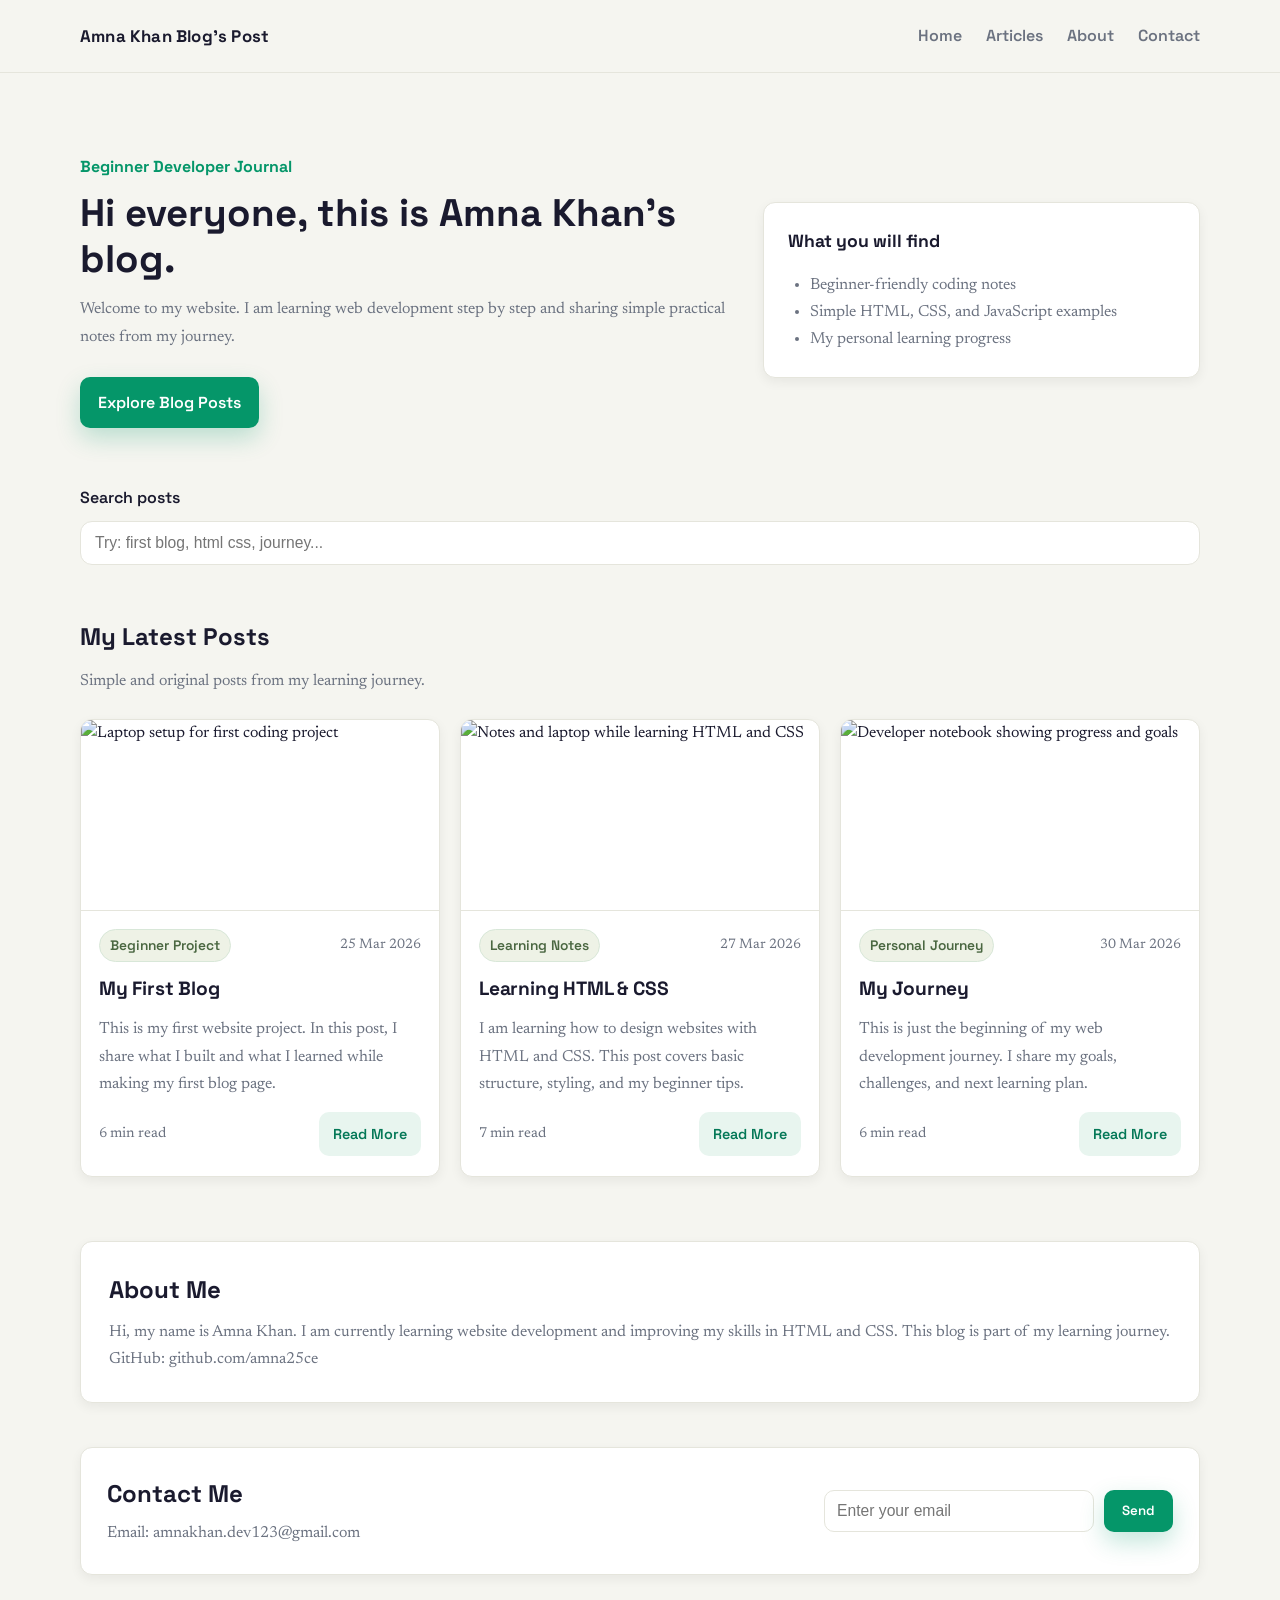
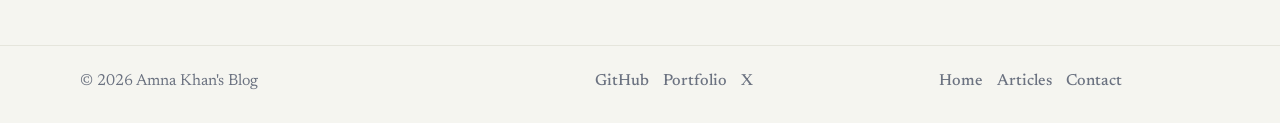
==== index.html @ 4c013af2 "code update" ====
<!DOCTYPE html>
<html lang="en">
<head>
  <meta charset="UTF-8" />
  <meta name="viewport" content="width=device-width, initial-scale=1.0" />
  <title>Amna Khan Blog | Beginner Developer Journal</title>
  <meta
    name="description"
    content="A beginner-friendly personal developer blog by Amna Khan."
  />
  <link rel="preconnect" href="https://fonts.googleapis.com" />
  <link rel="preconnect" href="https://fonts.gstatic.com" crossorigin />
  <link
    href="https://fonts.googleapis.com/css2?family=Inter:wght@400;500;600;700;800&family=JetBrains+Mono:wght@400;500&display=swap"
    rel="stylesheet"
  />
  <link rel="stylesheet" href="style.css" />
</head>
<body>
  <header class="site-header">
    <div class="container nav-wrap">
      <a href="index.html" class="logo">Amna Khan Blog's Post</a>

      <button class="menu-toggle" aria-label="Toggle navigation" aria-expanded="false">
        <span></span>
        <span></span>
        <span></span>
      </button>

      <nav class="main-nav" id="mainNav">
        <a href="#home">Home</a>
        <a href="#articles">Articles</a>
        <a href="#about">About</a>
        <a href="#contact">Contact</a>
      </nav>
    </div>
  </header>

  <main id="home">
    <section class="hero">
      <div class="container hero-grid">
        <div>
          <p class="eyebrow">Beginner Developer Journal</p>
          <h1>Hi everyone, this is Amna Khan's blog.</h1>
          <p class="subtitle">
            Welcome to my website. I am learning web development step by step and sharing simple
            practical notes from my journey.
          </p>
          <a href="#articles" class="btn btn-primary">Explore Blog Posts</a>
        </div>
        <div class="hero-card">
          <h2>What you will find</h2>
          <ul>
            <li>Beginner-friendly coding notes</li>
            <li>Simple HTML, CSS, and JavaScript examples</li>
            <li>My personal learning progress</li>
          </ul>
        </div>
      </div>
    </section>

    <section class="search-section">
      <div class="container">
        <label for="searchInput" class="search-label">Search posts</label>
        <input
          id="searchInput"
          class="search-input"
          type="text"
          placeholder="Try: first blog, html css, journey..."
          aria-label="Search posts"
        />
      </div>
    </section>

    <section class="posts-section" id="articles">
      <div class="container">
        <div class="section-head">
          <h2>My Latest Posts</h2>
          <p>Simple and original posts from my learning journey.</p>
        </div>

        <div class="post-grid" id="postGrid">
          <article class="post-card" data-search="first blog first website beginner project">
            <a href="post1.html" class="post-thumb-link" aria-label="Read My First Blog post">
              <img
                class="post-thumb"
                src="https://picsum.photos/id/48/900/520"
                alt="Laptop setup for first coding project"
                loading="lazy"
              />
            </a>
            <div class="post-content">
              <div class="post-meta-top">
                <span class="badge">Beginner Project</span>
                <span>25 Mar 2026</span>
              </div>
              <h3>My First Blog</h3>
              <p>
                This is my first website project. In this post, I share what I built and what I
                learned while making my first blog page.
              </p>
              <div class="post-meta-bottom">
                <span>6 min read</span>
                <a href="post1.html" class="btn btn-secondary">Read More</a>
              </div>
            </div>
          </article>

          <article class="post-card" data-search="learning html css basics beginner styling">
            <a href="post2.html" class="post-thumb-link" aria-label="Read Learning HTML and CSS post">
              <img
                class="post-thumb"
                src="https://picsum.photos/id/180/900/520"
                alt="Notes and laptop while learning HTML and CSS"
                loading="lazy"
              />
            </a>
            <div class="post-content">
              <div class="post-meta-top">
                <span class="badge">Learning Notes</span>
                <span>27 Mar 2026</span>
              </div>
              <h3>Learning HTML &amp; CSS</h3>
              <p>
                I am learning how to design websites with HTML and CSS. This post covers basic
                structure, styling, and my beginner tips.
              </p>
              <div class="post-meta-bottom">
                <span>7 min read</span>
                <a href="post2.html" class="btn btn-secondary">Read More</a>
              </div>
            </div>
          </article>

          <article class="post-card" data-search="my journey learning web development beginner story">
            <a href="post3.html" class="post-thumb-link" aria-label="Read My Journey post">
              <img
                class="post-thumb"
                src="https://picsum.photos/id/0/900/520"
                alt="Developer notebook showing progress and goals"
                loading="lazy"
              />
            </a>
            <div class="post-content">
              <div class="post-meta-top">
                <span class="badge">Personal Journey</span>
                <span>30 Mar 2026</span>
              </div>
              <h3>My Journey</h3>
              <p>
                This is just the beginning of my web development journey. I share my goals,
                challenges, and next learning plan.
              </p>
              <div class="post-meta-bottom">
                <span>6 min read</span>
                <a href="post3.html" class="btn btn-secondary">Read More</a>
              </div>
            </div>
          </article>
        </div>
      </div>
    </section>

    <section class="about-section" id="about">
      <div class="container about-card">
        <h2>About Me</h2>
        <p>
          Hi, my name is Amna Khan. I am currently learning website development and improving my
          skills in HTML and CSS. This blog is part of my learning journey.
        </p>
        <p>
          GitHub: <a href="https://github.com/amna25ce" target="_blank" rel="noopener noreferrer">github.com/amna25ce</a>
        </p>
      </div>
    </section>

    <section class="newsletter" id="contact">
      <div class="container newsletter-wrap">
        <div>
          <h2>Contact Me</h2>
          <p>Email: amnakhan.dev123@gmail.com</p>
        </div>
        <form class="subscribe-form" id="subscribeForm">
          <input type="email" id="emailInput" placeholder="Enter your email" required />
          <button type="submit" class="btn btn-primary">Send</button>
        </form>
      </div>
    </section>
  </main>

  <footer class="site-footer">
    <div class="container footer-grid">
      <p>© 2026 Amna Khan's Blog</p>
      <div class="social-links">
        <a href="https://github.com/amna25ce" target="_blank" rel="noopener noreferrer" aria-label="GitHub">GitHub</a>
        <a href="https://amnakhan10011.github.io/amnakhan10011/#home" target="_blank" rel="noopener noreferrer" aria-label="Portfolio">Portfolio</a>
        <a href="#" aria-label="X">X</a>
      </div>
      <div class="quick-links">
        <a href="#home">Home</a>
        <a href="#articles">Articles</a>
        <a href="#contact">Contact</a>
      </div>
    </div>
  </footer>

  <script src="script.js"></script>
</body>
</html>
---- style.css ----
@import url("https://fonts.googleapis.com/css2?family=JetBrains+Mono:wght@400;500&family=Newsreader:opsz,wght@6..72,400;6..72,500;6..72,600&family=Space+Grotesk:wght@400;500;600;700&display=swap");

:root {
  --blog-bg: #f5f5f0;
  --blog-surface: #ffffff;
  --blog-text: #1a1a2e;
  --blog-text-secondary: #6b7280;
  --blog-accent: #059669;
  --blog-accent-hover: #047857;
  --blog-border: #e5e5dc;
  --blog-code-bg: #1e1e2e;
  --blog-code-surface: #282840;
  --blog-code-text: #cdd6f4;
  --blog-code-keyword: #cba6f7;
  --blog-code-string: #a6e3a1;
  --blog-code-comment: #6c7086;
  --blog-code-function: #f9e2af;
  --blog-code-number: #fab387;
  --blog-tag-bg: #eef2e6;
  --blog-tag-text: #4a6741;
  --blog-shadow: rgba(0, 0, 0, 0.06);
  --font-display: "Space Grotesk", system-ui, sans-serif;
  --font-body: "Newsreader", Georgia, "Times New Roman", serif;
  --font-mono: "JetBrains Mono", "Fira Code", monospace;

  --bg: var(--blog-bg);
  --surface: var(--blog-surface);
  --surface-alt: #efefe8;
  --text: var(--blog-text);
  --muted: var(--blog-text-secondary);
  --line: var(--blog-border);
  --accent: var(--blog-accent);
  --accent-soft: #e8f5ef;
  --code-bg: var(--blog-code-bg);
  --code-line: #3a3a57;
  --success: var(--blog-accent);
  --shadow-sm: 0 4px 12px var(--blog-shadow);
  --shadow-md: 0 10px 24px rgba(0, 0, 0, 0.09);
  --radius: 12px;
}

* {
  box-sizing: border-box;
}

html {
  scroll-behavior: smooth;
}

body {
  margin: 0;
  font-family: var(--font-body);
  background: var(--bg);
  color: var(--text);
  line-height: 1.7;
}

h1,
h2,
h3,
h4,
h5,
h6,
.logo,
.main-nav a,
.btn,
.badge,
.article-meta,
.eyebrow,
.search-label {
  font-family: var(--font-display);
}

img {
  max-width: 100%;
}

a {
  color: inherit;
  text-decoration: none;
}

.container {
  width: min(1120px, 92%);
  margin: 0 auto;
}

.site-header {
  position: sticky;
  top: 0;
  z-index: 50;
  background: rgba(245, 245, 240, 0.9);
  backdrop-filter: blur(6px);
  border-bottom: 1px solid var(--line);
}

.nav-wrap {
  min-height: 72px;
  display: flex;
  align-items: center;
  justify-content: space-between;
  gap: 24px;
}

.logo {
  font-size: 1.05rem;
  font-weight: 800;
  letter-spacing: 0.2px;
}

.main-nav {
  display: flex;
  align-items: center;
  gap: 24px;
}

.main-nav a {
  color: var(--muted);
  font-weight: 600;
  transition: color 0.2s ease, opacity 0.2s ease;
}

.main-nav a:hover {
  color: var(--text);
}

.main-nav a:focus-visible,
.btn:focus-visible,
.search-input:focus-visible,
.subscribe-form input:focus-visible,
.copy-btn:focus-visible,
.post-thumb-link:focus-visible {
  outline: 2px solid var(--accent);
  outline-offset: 2px;
}

.menu-toggle {
  display: none;
  border: 1px solid var(--line);
  border-radius: 10px;
  padding: 8px;
  background: var(--surface);
}

.menu-toggle span {
  display: block;
  width: 18px;
  height: 2px;
  border-radius: 2px;
  background: var(--text);
}

.menu-toggle span + span {
  margin-top: 4px;
}

.hero {
  padding: 80px 0 56px;
}

.hero-grid {
  display: grid;
  grid-template-columns: 1.2fr 0.8fr;
  gap: 28px;
  align-items: center;
}

.eyebrow {
  margin: 0;
  color: var(--accent);
  font-weight: 700;
}

.hero h1 {
  margin: 10px 0 14px;
  line-height: 1.2;
  font-size: clamp(2rem, 3vw, 3rem);
  max-width: 760px;
}

.subtitle {
  margin: 0 0 26px;
  color: var(--muted);
  max-width: 700px;
}

.hero-card {
  background: var(--surface);
  border-radius: var(--radius);
  border: 1px solid var(--line);
  box-shadow: var(--shadow-sm);
  padding: 24px;
}

.hero-card h2 {
  margin-top: 0;
  font-size: 1.1rem;
}

.hero-card ul {
  margin: 8px 0 0;
  padding-left: 22px;
  color: var(--muted);
}

.btn {
  display: inline-flex;
  align-items: center;
  justify-content: center;
  border: 0;
  border-radius: 10px;
  font-weight: 600;
  cursor: pointer;
  transition: all 0.2s ease;
}

.btn-primary {
  background: var(--accent);
  color: #fff;
  padding: 12px 18px;
  box-shadow: 0 10px 24px rgba(5, 150, 105, 0.24);
}

.btn-primary:hover {
  transform: translateY(-1px);
  background: var(--blog-accent-hover);
}

.btn-secondary {
  background: var(--accent-soft);
  color: var(--blog-accent-hover);
  padding: 10px 14px;
}

.btn-secondary:hover {
  background: #d8eee5;
}

.search-section {
  padding-bottom: 24px;
}

.search-label {
  display: block;
  margin-bottom: 10px;
  font-weight: 600;
}

.search-input {
  width: 100%;
  border: 1px solid var(--line);
  border-radius: 12px;
  font-size: 0.98rem;
  padding: 12px 14px;
  background: var(--surface);
  transition: border-color 0.2s ease, box-shadow 0.2s ease;
}

.search-input:focus {
  border-color: #b9dccf;
  box-shadow: 0 0 0 3px rgba(5, 150, 105, 0.12);
  outline: none;
}

.posts-section {
  padding: 28px 0 64px;
}

.section-head h2 {
  margin: 0;
}

.section-head p {
  margin: 10px 0 0;
  color: var(--muted);
}

.post-grid {
  margin-top: 24px;
  display: grid;
  grid-template-columns: repeat(3, minmax(0, 1fr));
  gap: 20px;
}

.post-card {
  background: var(--surface);
  border: 1px solid var(--line);
  border-radius: var(--radius);
  box-shadow: var(--shadow-sm);
  overflow: hidden;
  display: flex;
  flex-direction: column;
  transition: transform 0.25s ease, box-shadow 0.25s ease;
}

.post-card:hover {
  transform: translateY(-2px);
  box-shadow: var(--shadow-md);
}

.post-thumb-link {
  display: block;
  overflow: hidden;
  border-bottom: 1px solid var(--line);
}

.post-thumb {
  width: 100%;
  height: 190px;
  object-fit: cover;
  display: block;
  transition: transform 0.35s ease;
}

.post-card:hover .post-thumb {
  transform: scale(1.03);
}

.post-content {
  padding: 18px 18px 20px;
  display: flex;
  flex-direction: column;
  gap: 14px;
  flex: 1;
}

.post-meta-top {
  display: flex;
  align-items: center;
  justify-content: space-between;
  font-size: 0.86rem;
  color: var(--muted);
}

.badge {
  border: 1px solid #d8e7d8;
  border-radius: 999px;
  padding: 4px 10px;
  font-weight: 600;
  color: var(--blog-tag-text);
  background: var(--blog-tag-bg);
}

.post-card h3 {
  margin: 0;
  font-size: 1.2rem;
  line-height: 1.35;
  letter-spacing: -0.01em;
}

.post-card p {
  margin: 0;
  color: var(--muted);
  flex: 1;
  font-size: 1rem;
}

.post-meta-bottom {
  display: flex;
  align-items: center;
  justify-content: space-between;
  gap: 14px;
  color: var(--muted);
  font-size: 0.9rem;
}

.about-section {
  padding-bottom: 44px;
}

.about-card {
  background: var(--surface);
  border: 1px solid var(--line);
  border-radius: var(--radius);
  box-shadow: var(--shadow-sm);
  padding: 28px;
}

.about-card h2 {
  margin: 0 0 8px;
}

.about-card p {
  margin: 0;
  color: var(--muted);
}

.newsletter {
  padding: 0 0 70px;
}

.newsletter-wrap {
  background: var(--surface);
  border: 1px solid var(--line);
  border-radius: var(--radius);
  box-shadow: var(--shadow-sm);
  padding: 26px;
  display: flex;
  justify-content: space-between;
  gap: 20px;
  align-items: center;
}

.newsletter h2 {
  margin: 0;
}

.newsletter p {
  margin: 6px 0 0;
  color: var(--muted);
}

.subscribe-form {
  display: flex;
  gap: 10px;
  flex-wrap: wrap;
}

.subscribe-form input {
  width: 270px;
  max-width: 100%;
  border: 1px solid var(--line);
  border-radius: 10px;
  padding: 11px 12px;
  font-size: 0.98rem;
  transition: border-color 0.2s ease, box-shadow 0.2s ease;
}

.subscribe-form input:focus {
  border-color: #b9dccf;
  box-shadow: 0 0 0 3px rgba(5, 150, 105, 0.12);
  outline: none;
}

.site-footer {
  border-top: 1px solid var(--line);
  padding: 22px 0 28px;
}

.footer-grid {
  display: grid;
  grid-template-columns: 1.2fr 1fr 1fr;
  align-items: center;
  gap: 16px;
}

.footer-grid p {
  margin: 0;
  color: var(--muted);
}

.social-links,
.quick-links {
  display: flex;
  gap: 14px;
  justify-content: center;
}

.social-links a,
.quick-links a {
  color: var(--muted);
  font-weight: 500;
}

.social-links a:hover,
.quick-links a:hover {
  color: var(--text);
}

/* Article page styles */
.article-main {
  padding: 36px 0 70px;
}

.article-wrap {
  width: min(900px, 92%);
  margin: 0 auto;
}

.back-link {
  display: inline-flex;
  align-items: center;
  gap: 7px;
  color: var(--blog-accent-hover);
  font-weight: 600;
  margin-bottom: 20px;
}

.article-header {
  background: var(--surface);
  border: 1px solid var(--line);
  border-radius: var(--radius);
  box-shadow: var(--shadow-sm);
  padding: 26px;
  margin-bottom: 24px;
}

.article-header .badge {
  margin-right: 8px;
}

.article-header h1 {
  margin: 14px 0 10px;
  line-height: 1.25;
  font-size: clamp(1.8rem, 3vw, 2.4rem);
}

.article-meta {
  color: var(--muted);
  font-size: 0.92rem;
}

.article-intro {
  margin-top: 14px;
  font-size: 1.05rem;
}

.article-content {
  background: var(--surface);
  border: 1px solid var(--line);
  border-radius: var(--radius);
  box-shadow: var(--shadow-sm);
  padding: 30px;
}

.article-content h2 {
  margin: 0 0 10px;
  line-height: 1.3;
}

.article-content h3 {
  margin: 26px 0 8px;
}

.article-content p {
  margin: 0 0 16px;
  color: #2c3441;
}

.article-content ul {
  margin: 0 0 18px;
  padding-left: 22px;
  color: #2c3441;
}

.article-content li + li {
  margin-top: 8px;
}

.code-block {
  position: relative;
  margin: 18px 0 24px;
  border: 1px solid #343453;
  border-radius: 14px;
  overflow: hidden;
  background: var(--code-bg);
}

.code-header {
  display: flex;
  justify-content: space-between;
  align-items: center;
  border-bottom: 1px solid var(--code-line);
  padding: 9px 12px;
  color: var(--blog-code-text);
  font-size: 0.84rem;
  background: var(--blog-code-surface);
}

.copy-btn {
  border: 1px solid #46466b;
  border-radius: 8px;
  color: var(--blog-code-text);
  background: #303051;
  padding: 5px 8px;
  font-size: 0.78rem;
  cursor: pointer;
}

.copy-btn:hover {
  background: #3b3b61;
}

.code-block pre {
  margin: 0;
  overflow-x: auto;
  padding: 16px;
}

.code-block code {
  display: block;
  font-family: var(--font-mono);
  color: var(--blog-code-text);
  font-size: 0.88rem;
  line-height: 1.7;
  white-space: pre;
}

.token-key {
  color: var(--blog-code-keyword);
}

.token-type {
  color: var(--blog-code-number);
}

.token-fn {
  color: var(--blog-code-function);
}

.token-str {
  color: var(--blog-code-string);
}

.token-comment {
  color: var(--blog-code-comment);
}

.related-posts {
  margin-top: 26px;
  background: var(--surface);
  border: 1px solid var(--line);
  border-radius: var(--radius);
  box-shadow: var(--shadow-sm);
  padding: 22px;
}

.related-posts h3 {
  margin-top: 0;
}

.related-links {
  display: grid;
  grid-template-columns: repeat(2, minmax(0, 1fr));
  gap: 10px;
}

.related-links a {
  border: 1px solid var(--line);
  border-radius: 10px;
  padding: 11px 12px;
  color: #2f3a4c;
  transition: all 0.2s ease;
}

.related-links a:hover {
  border-color: #c2ddcf;
  background: #f2f7f3;
}

.toast {
  position: fixed;
  right: 18px;
  bottom: 18px;
  background: #1c273d;
  color: #fff;
  border-radius: 10px;
  padding: 10px 12px;
  opacity: 0;
  pointer-events: none;
  transform: translateY(10px);
  transition: all 0.25s ease;
}

.toast.show {
  opacity: 1;
  transform: translateY(0);
}

.empty-result {
  padding: 26px 10px;
  text-align: center;
  color: var(--muted);
  font-weight: 500;
  grid-column: 1 / -1;
}

@media (max-width: 960px) {
  .hero-grid,
  .post-grid {
    grid-template-columns: 1fr;
  }

  .newsletter-wrap,
  .footer-grid {
    grid-template-columns: 1fr;
    display: grid;
  }

  .social-links,
  .quick-links {
    justify-content: flex-start;
  }
}

@media (max-width: 760px) {
  .menu-toggle {
    display: inline-flex;
    flex-direction: column;
    gap: 0;
  }

  .main-nav {
    position: absolute;
    left: 4%;
    right: 4%;
    top: 76px;
    background: rgba(245, 245, 240, 0.98);
    border: 1px solid var(--line);
    border-radius: 12px;
    box-shadow: var(--shadow-sm);
    display: none;
    flex-direction: column;
    align-items: flex-start;
    padding: 12px;
    gap: 10px;
  }

  .main-nav.open {
    display: flex;
  }

  .article-content,
  .article-header,
  .related-posts {
    padding: 20px;
  }

  .article-meta {
    line-height: 1.8;
  }

  .article-content h2 {
    font-size: 1.45rem;
  }

  .article-content h3 {
    font-size: 1.2rem;
  }

  .code-block code {
    font-size: 0.8rem;
    line-height: 1.6;
  }

  .related-links {
    grid-template-columns: 1fr;
  }

  .post-meta-top {
    flex-wrap: wrap;
    gap: 8px;
  }

  .post-meta-bottom {
    flex-wrap: wrap;
  }

  .post-thumb {
    height: 175px;
  }

  .subscribe-form input {
    width: 100%;
  }
}

@media (max-width: 480px) {
  .container {
    width: min(1120px, 94%);
  }

  .hero {
    padding-top: 64px;
  }

  .post-content {
    padding: 16px;
  }

  .post-thumb {
    height: 160px;
  }

  .article-content,
  .article-header,
  .related-posts {
    padding: 16px;
  }

  .code-block pre {
    padding: 12px;
  }
}
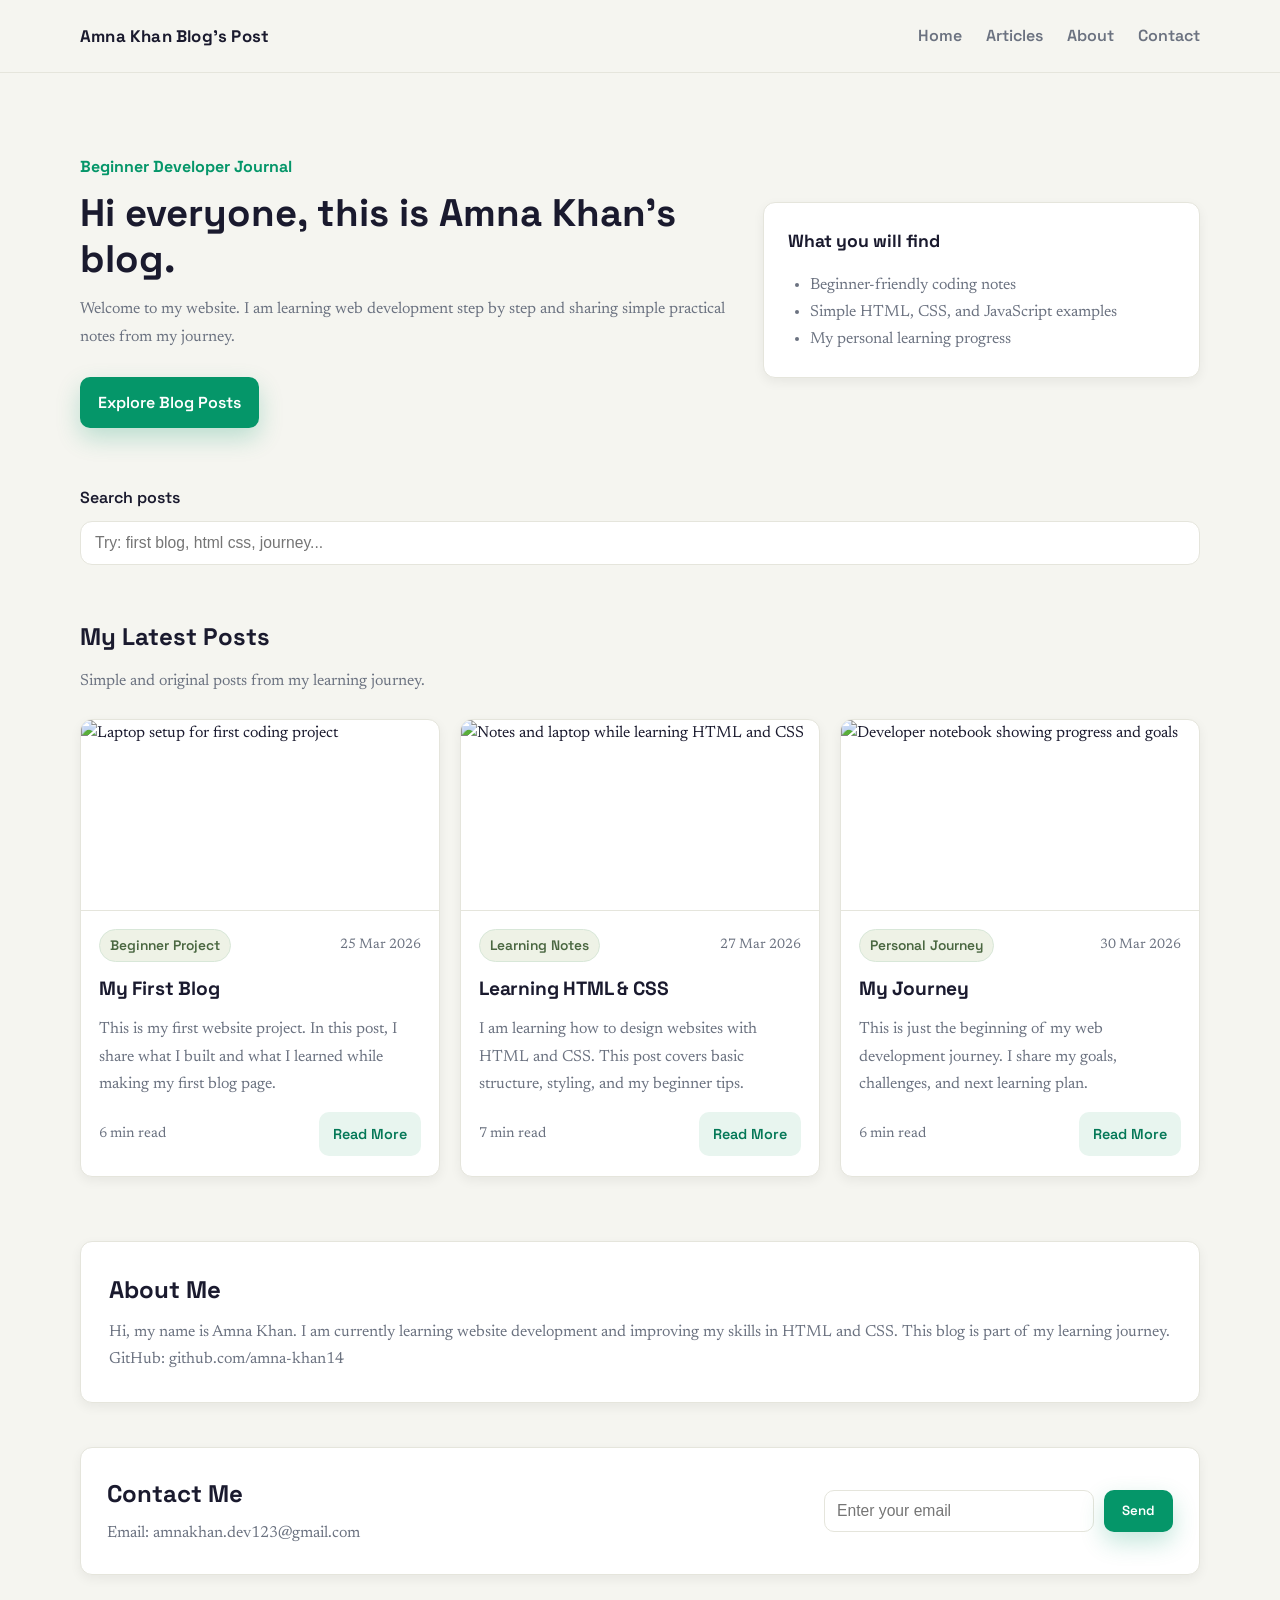
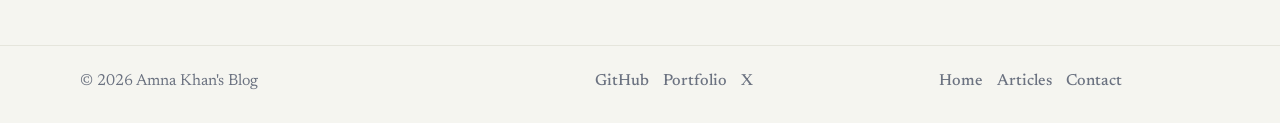
==== commit 2b796242: "Update index.html" ====
--- a/index.html
+++ b/index.html
@@ -169,7 +169,7 @@
           skills in HTML and CSS. This blog is part of my learning journey.
         </p>
         <p>
-          GitHub: <a href="https://github.com/amna25ce" target="_blank" rel="noopener noreferrer">github.com/amna25ce</a>
+          GitHub: <a href="https://github.com/amna-khan14" target="_blank" rel="noopener noreferrer">github.com/amna-khan14</a>
         </p>
       </div>
     </section>
@@ -192,8 +192,8 @@
     <div class="container footer-grid">
       <p>© 2026 Amna Khan's Blog</p>
       <div class="social-links">
-        <a href="https://github.com/amna25ce" target="_blank" rel="noopener noreferrer" aria-label="GitHub">GitHub</a>
-        <a href="https://amnakhan10011.github.io/amnakhan10011/#home" target="_blank" rel="noopener noreferrer" aria-label="Portfolio">Portfolio</a>
+        <a href="https://github.com/amna-khan14" target="_blank" rel="noopener noreferrer" aria-label="GitHub">GitHub</a>
+        <a href="#" target="_blank" rel="noopener noreferrer" aria-label="Portfolio">Portfolio</a>
         <a href="#" aria-label="X">X</a>
       </div>
       <div class="quick-links">
